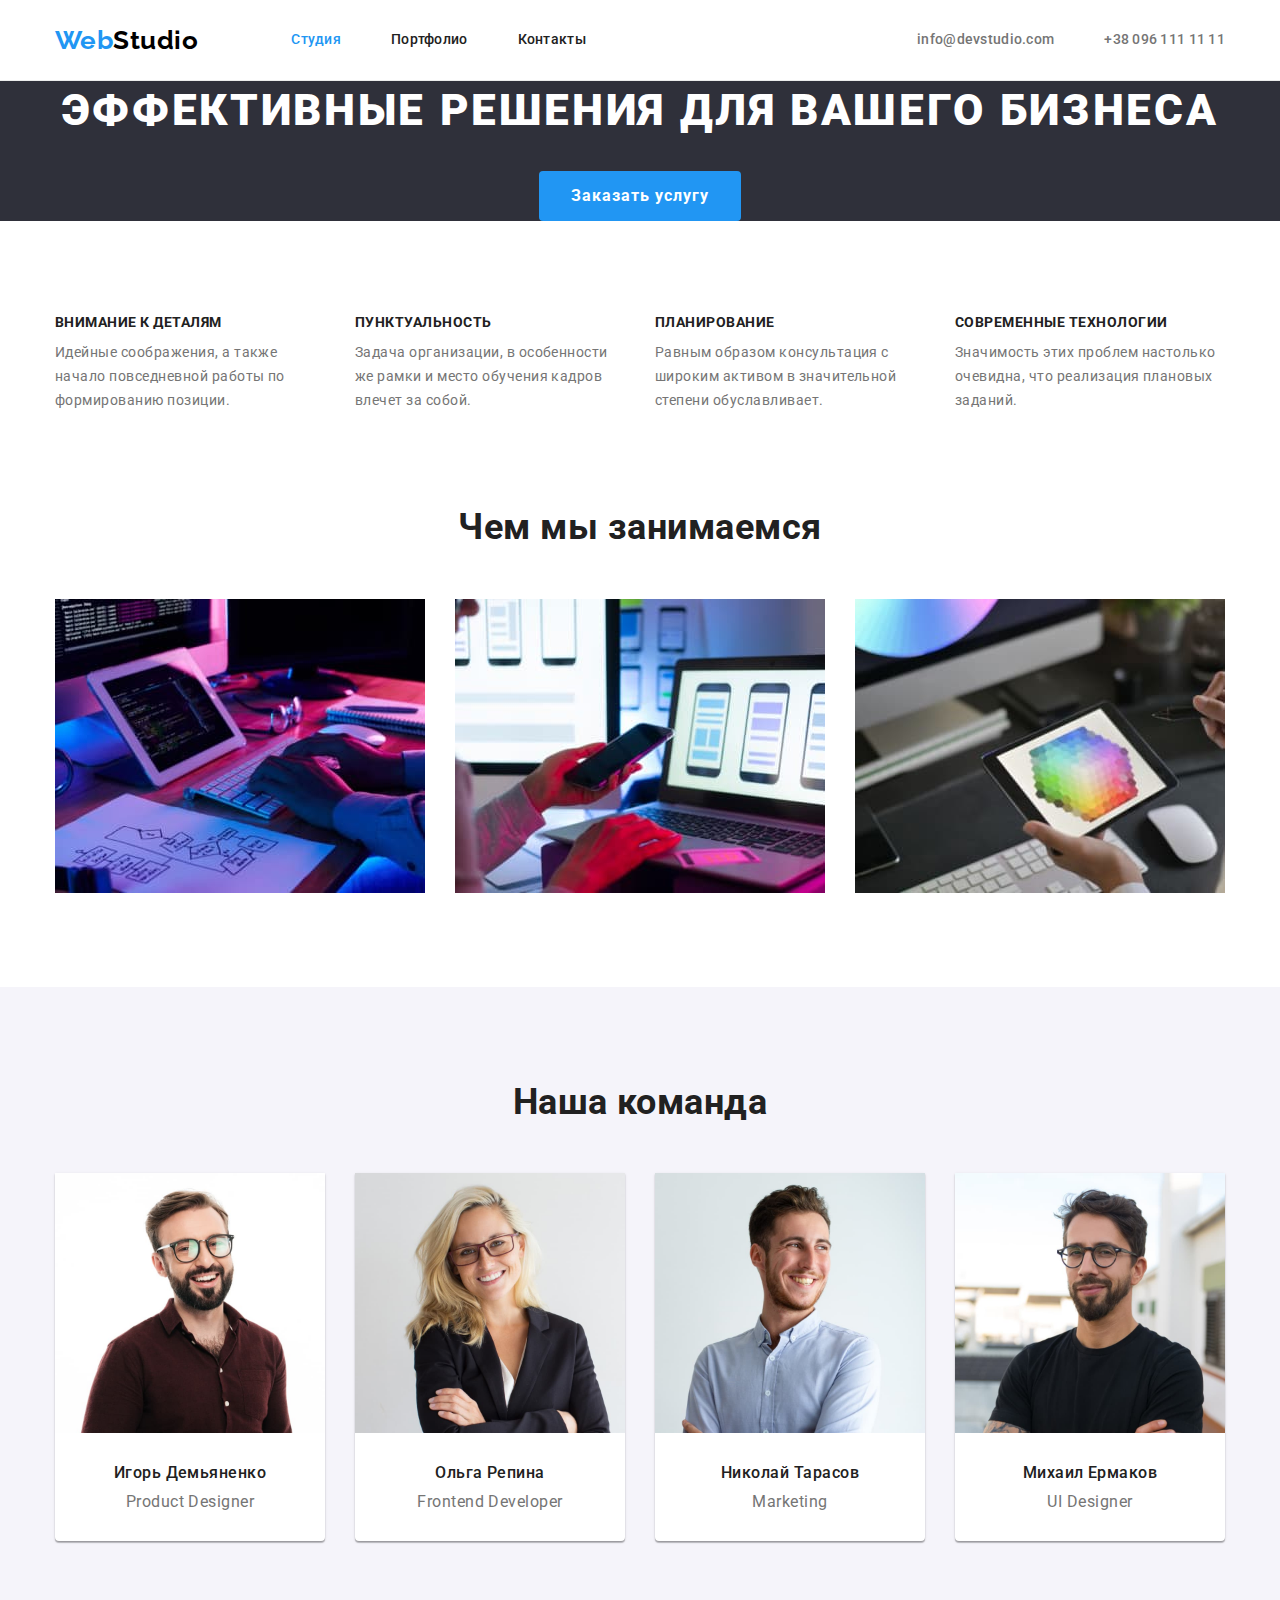
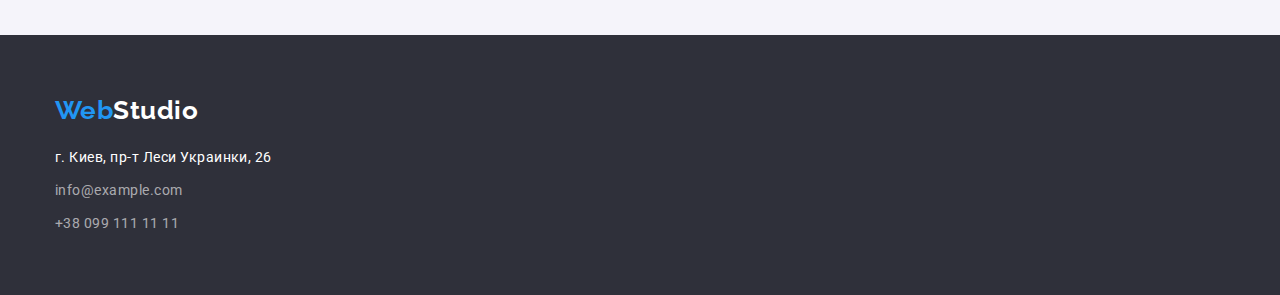
==== index.html @ cf0c8a2b "added homework" ====
<!DOCTYPE html>
<html lang="ru">
  <head>
    <meta charset="UTF-8" />
    <meta http-equiv="X-UA-Compatible" content="IE=edge" />
    <meta name="viewport" content="width=device-width, initial-scale=1.0" />
    <title>Студия</title>
    <link
      href="https://fonts.googleapis.com/css2?family=Raleway:wght@700&family=Roboto:wght@400;500;700;900&display=swap"
      rel="stylesheet"
    />
    <link
      rel="stylesheet"
      href="https://cdnjs.cloudflare.com/ajax/libs/modern-normalize/1.0.0/modern-normalize.min.css"
    />
    <link rel="stylesheet" href="./css/styles.css" />
  </head>
  <body>
    <!-- Header -->

    <header class="header">
      <div class="container main-header">
        <nav class="main-nav">
          <a class="header-logo link" href=""
            ><span class="logo">Web</span>Studio
          </a>

          <ul class="list nav-list">
            <li class="item">
              <a class="nav-link link current" href="">Студия</a>
            </li>
            <li class="item">
              <a class="nav-link link" href="./portfolio.html">Портфолио</a>
            </li>
            <li class="item"><a class="nav-link link" href="">Контакты</a></li>
          </ul>
        </nav>

        <ul class="list contact-list">
          <li class="item">
            <a class="contact-link link" href="mailto:info@devstudio.com"
              >info@devstudio.com</a
            >
          </li>
          <li class="item">
            <a class="contact-link link" href="tel:+380961111111"
              >+38 096 111 11 11</a
            >
          </li>
        </ul>
      </div>
    </header>
    <main>
      <!-- hero section -->

      <section class="hero">
        <h1 class="hero-title">Эффективные решения для вашего бизнеса</h1>
        <button class="hero-button button" type="button">
          Заказать услугу
        </button>
      </section>

      <!-- feature section -->

      <section class="section">
        <div class="container">
          <h2 class="section-title no-display">Особенности</h2>
          <ul class="feature-list list">
            <li class="item">
              <h3 class="feature-title">Внимание к деталям</h3>
              <p class="feature-text">
                Идейные соображения, а также начало повседневной работы по
                формированию позиции.
              </p>
            </li>
            <li class="item">
              <h3 class="feature-title">Пунктуальность</h3>
              <p class="feature-text">
                Задача организации, в особенности же рамки и место обучения
                кадров влечет за собой.
              </p>
            </li>
            <li class="item">
              <h3 class="feature-title">Планирование</h3>
              <p class="feature-text">
                Равным образом консультация с широким активом в значительной
                степени обуславливает.
              </p>
            </li>
            <li class="item">
              <h3 class="feature-title">Современные технологии</h3>
              <p class="feature-text">
                Значимость этих проблем настолько очевидна, что реализация
                плановых заданий.
              </p>
            </li>
          </ul>
        </div>
      </section>

      <!-- work section -->

      <section class="section no-padding">
        <div class="container">
          <h2 class="section-title">Чем мы занимаемся</h2>
          <ul class="work-list list">
            <li class="item">
              <img
                class="work-img"
                src="./images/computer.jpg"
                width="370"
                alt="персональный комьютер"
              />
            </li>
            <li class="item">
              <img
                class="work-img"
                src="./images/cellphone.jpg"
                width="370"
                alt="мобильный телефон"
              />
            </li>
            <li class="item">
              <img
                class="work-img"
                src="./images/tablet.jpg"
                width="370"
                alt="планшет"
              />
            </li>
          </ul>
        </div>
      </section>

      <!-- team section -->

      <section class="section section-bg-color">
        <div class="container">
          <h2 class="section-title">Наша команда</h2>
          <ul class="team-list list">
            <li class="item">
              <img
                class="team-img"
                src="./images/igor.jpg"
                width="270"
                alt="Игорь Демьяненко"
              />
              <div class="card-footer">
                <h3 class="team-title">Игорь Демьяненко</h3>
                <p class="team-text">Product Designer</p>
              </div>
            </li>
            <li class="item">
              <img
                class="team-img"
                src="./images/olga.jpg"
                width="270"
                alt="Ольга Репина"
              />
              <div class="card-footer">
                <h3 class="team-title">Ольга Репина</h3>
                <p class="team-text">Frontend Developer</p>
              </div>
            </li>
            <li class="item">
              <img
                class="team-img"
                src="./images/nicholas.jpg"
                width="270"
                alt="Николай Тарасов"
              />
              <div class="card-footer">
                <h3 class="team-title">Николай Тарасов</h3>
                <p class="team-text">Marketing</p>
              </div>
            </li>
            <li class="item">
              <img
                class="team-img"
                src="./images/michael.jpg"
                width="270"
                alt="Михаил Ермаков"
              />
              <div class="card-footer">
                <h3 class="team-title">Михаил Ермаков</h3>
                <p class="team-text">UI Designer</p>
              </div>
            </li>
          </ul>
        </div>
      </section>
    </main>

    <!-- footer -->

    <footer class="footer">
      <div class="container">
        <a class="footer-logo link" href=""
          ><span class="logo">Web</span>Studio</a
        >

        <address>
          <ul class="list address-list">
            <li class="item">
              <span class="address-text">г. Киев, пр-т Леси Украинки, 26</span>
            </li>
            <li class="item">
              <a class="address-link link" href="mailto:info@example.com"
                >info@example.com</a
              >
            </li>
            <li class="item">
              <a class="address-link link" href="tel:+380991111111"
                >+38 099 111 11 11</a
              >
            </li>
          </ul>
        </address>
      </div>
    </footer>
  </body>
</html>
---- css/styles.css ----
:root {
  --primary-text-color: #757575;
  --title-text-color: #212121;
  --accent-color: #2196f3;
  --background-color-primal: #ffffff;
  --background-color-secondary: #2f303a;
}

body {
  color: var(--primary-text-color);
  background-color: var(--background-color-primal);

  font-family: roboto, sans-serif;
  letter-spacing: 0.03em;
}

h1,
h2,
h3,
h4,
h5,
h6,
p {
  padding: 0;
  margin: 0;
}

.list {
  list-style: none;
  padding: 0;
  margin: 0;
}

.link {
  text-decoration: none;
  color: inherit;
}

.button {
  cursor: pointer;

  font-family: inherit;
}

.container {
  width: 1200px;
  padding-left: 15px;
  padding-right: 15px;
  margin-right: auto;
  margin-left: auto;
}

/* header */

.header {
  border-bottom-width: 1px;
  border-bottom-style: solid;
  border-bottom-color: #ececec;
}

.main-header {
  display: flex;
}

.main-nav {
  display: flex;
  align-items: center;
}

.nav-list {
  display: flex;
}

.nav-list .item:not(:last-child) {
  margin-right: 50px;
}

.contact-list {
  display: flex;
  margin-left: auto;
}

.contact-list .item:not(:last-child) {
  margin-right: 50px;
}

.logo {
  color: var(--accent-color);
}

.header-logo {
  display: inline-block;
  margin-right: 93px;

  color: #000000;

  font-family: Raleway, sans-serif;
  font-weight: 700;
  font-size: 26px;
  line-height: 1.19;
}

.header-logo:focus,
.header-logo:hover {
  color: var(--accent-color);
}

.nav-link {
  color: var(--title-text-color);
}

.nav-link,
.contact-link {
  display: block;
  padding-top: 32px;
  padding-bottom: 32px;

  font-weight: 500;
  font-size: 14px;
  line-height: 1.14;
  letter-spacing: 0.02em;
}

.nav-link:hover,
.nav-link:focus,
.contact-link:hover,
.contact-link:focus {
  color: var(--accent-color);
}

.nav-link.current {
  color: var(--accent-color);
}

/* footer */

.footer-logo {
  display: inline-block;
  margin-bottom: 20px;

  color: var(--background-color-primal);

  font-family: Raleway, sans-serif;
  font-weight: 700;
  font-size: 26px;
  line-height: 1.19;
}

.address-text {
  color: var(--background-color-primal);
}

.address-link {
  padding-top: 4px;
  padding-bottom: 4px;

  color: rgba(255, 255, 255, 0.6);
}

.footer-logo:focus,
.footer-logo:hover,
.address-link:focus,
.address-link:hover {
  color: var(--accent-color);
}

.footer {
  padding-top: 60px;
  padding-bottom: 60px;
  background: var(--background-color-secondary);
}

.address-list .item:not(:last-child) {
  margin-bottom: 9px;
}

.address-text,
.address-link {
  font-style: normal;
  font-size: 14px;
  line-height: 1.71;
}

/* index.html */

/* hero section */

.hero {
  text-align: center;
}

.hero-button {
  display: inline-block;
  color: var(--background-color-primal);
  background-color: var(--accent-color);

  font-weight: 700;
  font-size: 16px;
  line-height: 1.87;
  letter-spacing: 0.06em;

  border: none;
  min-width: 200px;
  padding: 10px 32px;
  border-radius: 4px;
}

.hero-button:focus,
.hero-button:hover {
  background-color: #188ce8;
}

.hero-title {
  color: var(--background-color-primal);

  font-weight: 900;
  font-size: 44px;
  line-height: 1.36;
  letter-spacing: 0.06em;
  text-transform: uppercase;

  margin-top: 0;
  margin-bottom: 30px;
}

.hero {
  background: var(--background-color-secondary);
}

.section-title {
  color: var(--title-text-color);

  font-size: 36px;
  line-height: 1.17;
  text-align: center;

  margin-bottom: 50px;
}

/* feature section */

.section {
  padding-top: 94px;
  padding-bottom: 94px;
}

.section-title.no-display {
  display: none;
}

.feature-list {
  display: flex;
}

.feature-list .item {
  width: 270px;
}

.feature-list .item:not(:last-child) {
  margin-right: 30px;
}

.feature-title {
  color: var(--title-text-color);

  font-size: 14px;
  line-height: 1.14;
  text-transform: uppercase;

  margin-bottom: 10px;
}

.feature-text {
  font-size: 14px;
  line-height: 1.71;
}

/* work section */

.section.no-padding {
  padding-top: 0;
}

.work-list {
  display: flex;
}

.work-list .item:not(:last-child) {
  margin-right: 30px;
}

.work-img {
  display: block;
}

/* team section */

.team-list {
  display: flex;
}

.team-list .item:not(:last-child) {
  margin-right: 30px;
}

.team-list .card-footer {
  padding: 30px;
  text-align: center;
}

.team-list .item {
  background: #ffffff;

  box-shadow: 0px 1px 3px rgba(0, 0, 0, 0.12), 0px 1px 1px rgba(0, 0, 0, 0.14),
    0px 2px 1px rgba(0, 0, 0, 0.2);
  border-radius: 0px 0px 4px 4px;
}

.team-img {
  display: block;
}

.section-bg-color {
  background: #f5f4fa;
}
.team-title {
  margin-bottom: 10px;

  color: var(--title-text-color);

  font-weight: 500;
  font-size: 16px;
  line-height: 1.19;
}

.team-text {
  font-size: 16px;
  line-height: 1.19;
}

/* portfolio.html */

.pf-section-title {
  display: none;
}

.button-list {
  display: flex;
  justify-content: center;
  margin-bottom: 49px;
}

.button-list .item:not(:last-child) {
  margin-right: 8px;
}

.portfolio-button {
  display: inline-block;
  color: var(--title-text-color);
  background-color: #f5f4fa;

  font-weight: 500;
  font-size: 16px;
  line-height: 1.62;

  padding: 6px 22px;
  border: none;
  border-radius: 4px;
}

.portfolio-list {
  display: flex;
  flex-wrap: wrap;
  margin: -15px;
}

.portfolio-list .item {
  width: calc((100% - 60) / 3);
  margin: 15px;
}

.portfolio-img {
  display: block;
}

.portfolio-list .card-footer {
  padding: 20px 24px;
  width: 370px;

  border: 1px solid #eeeeee;
  border-top: none;
}

.portfolio-title {
  margin-bottom: 4px;

  color: var(--title-text-color);

  font-size: 18px;
  line-height: 2;
  letter-spacing: 0.06em;
}

.portfolio-text {
  font-size: 16px;
  line-height: 1.87;
}

.portfolio-button:hover,
.portfolio-button:focus {
  color: var(--background-color-primal);
  background-color: var(--accent-color);
}
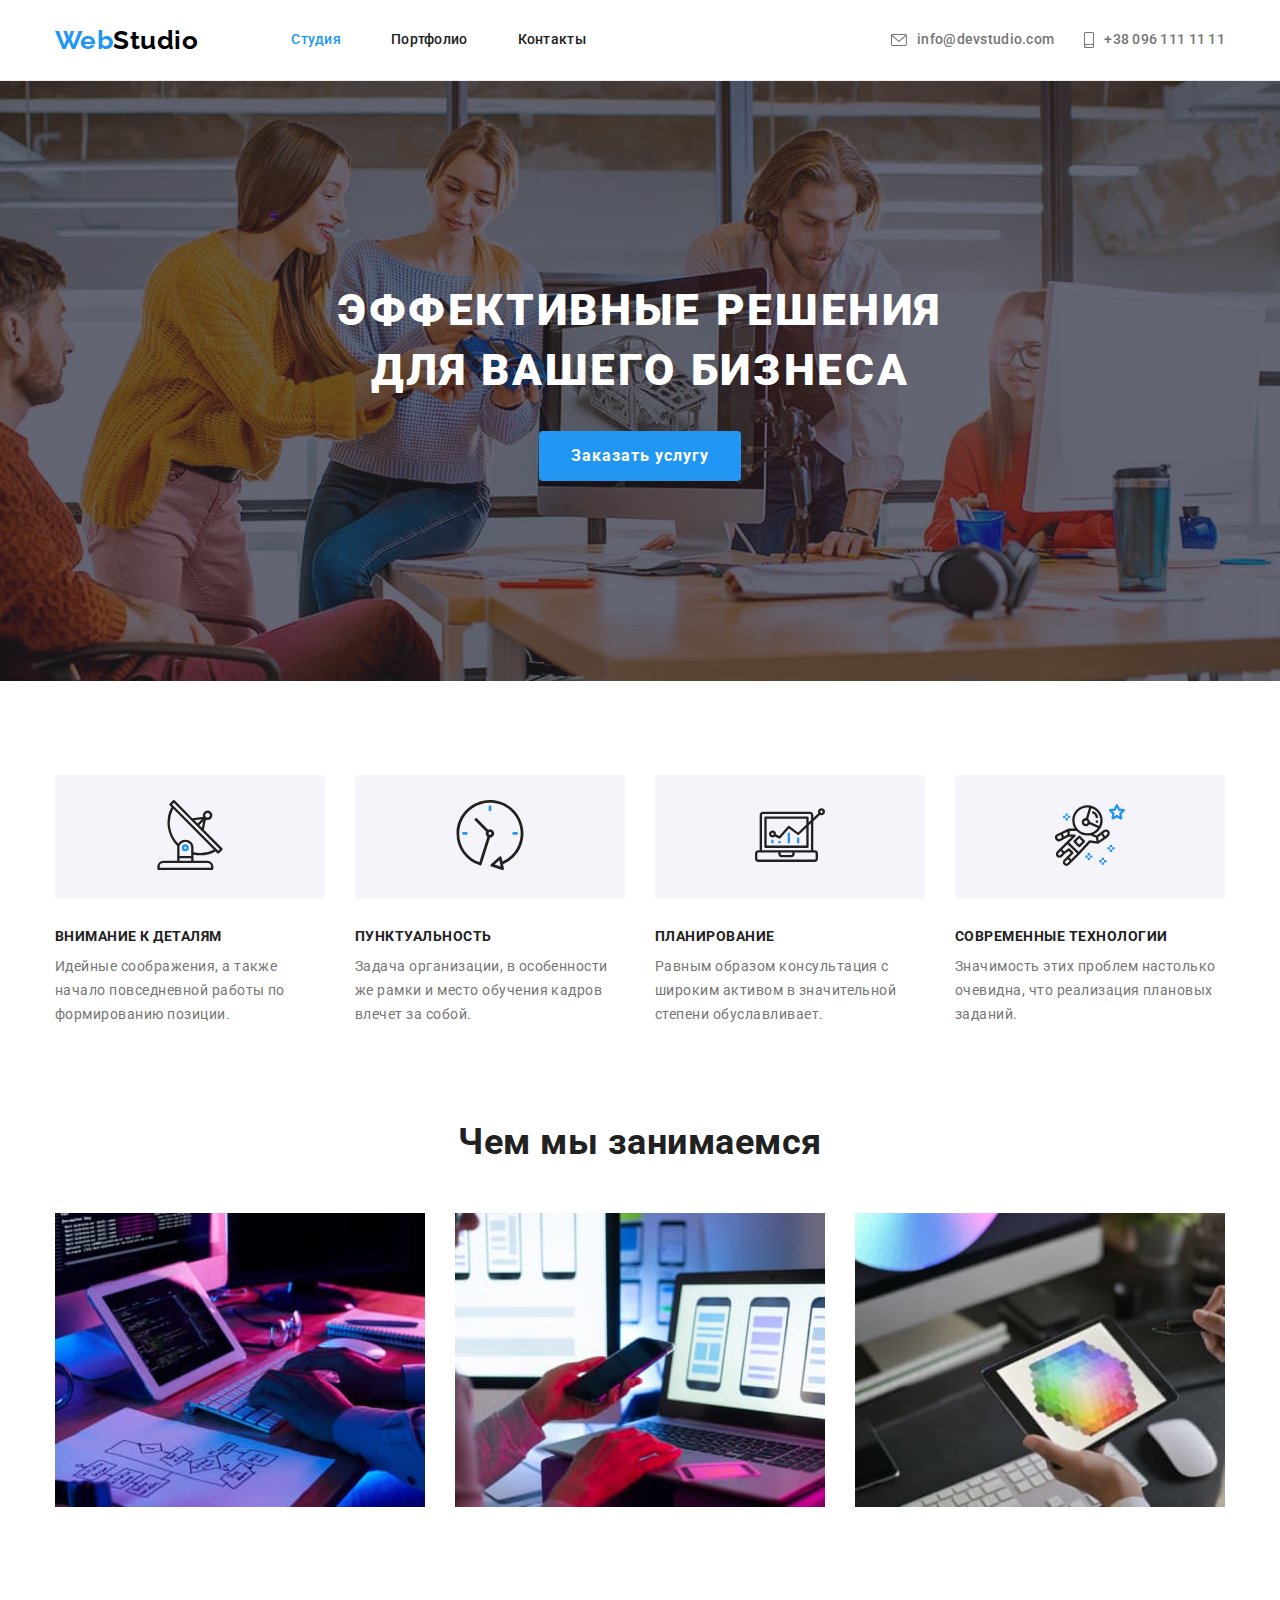
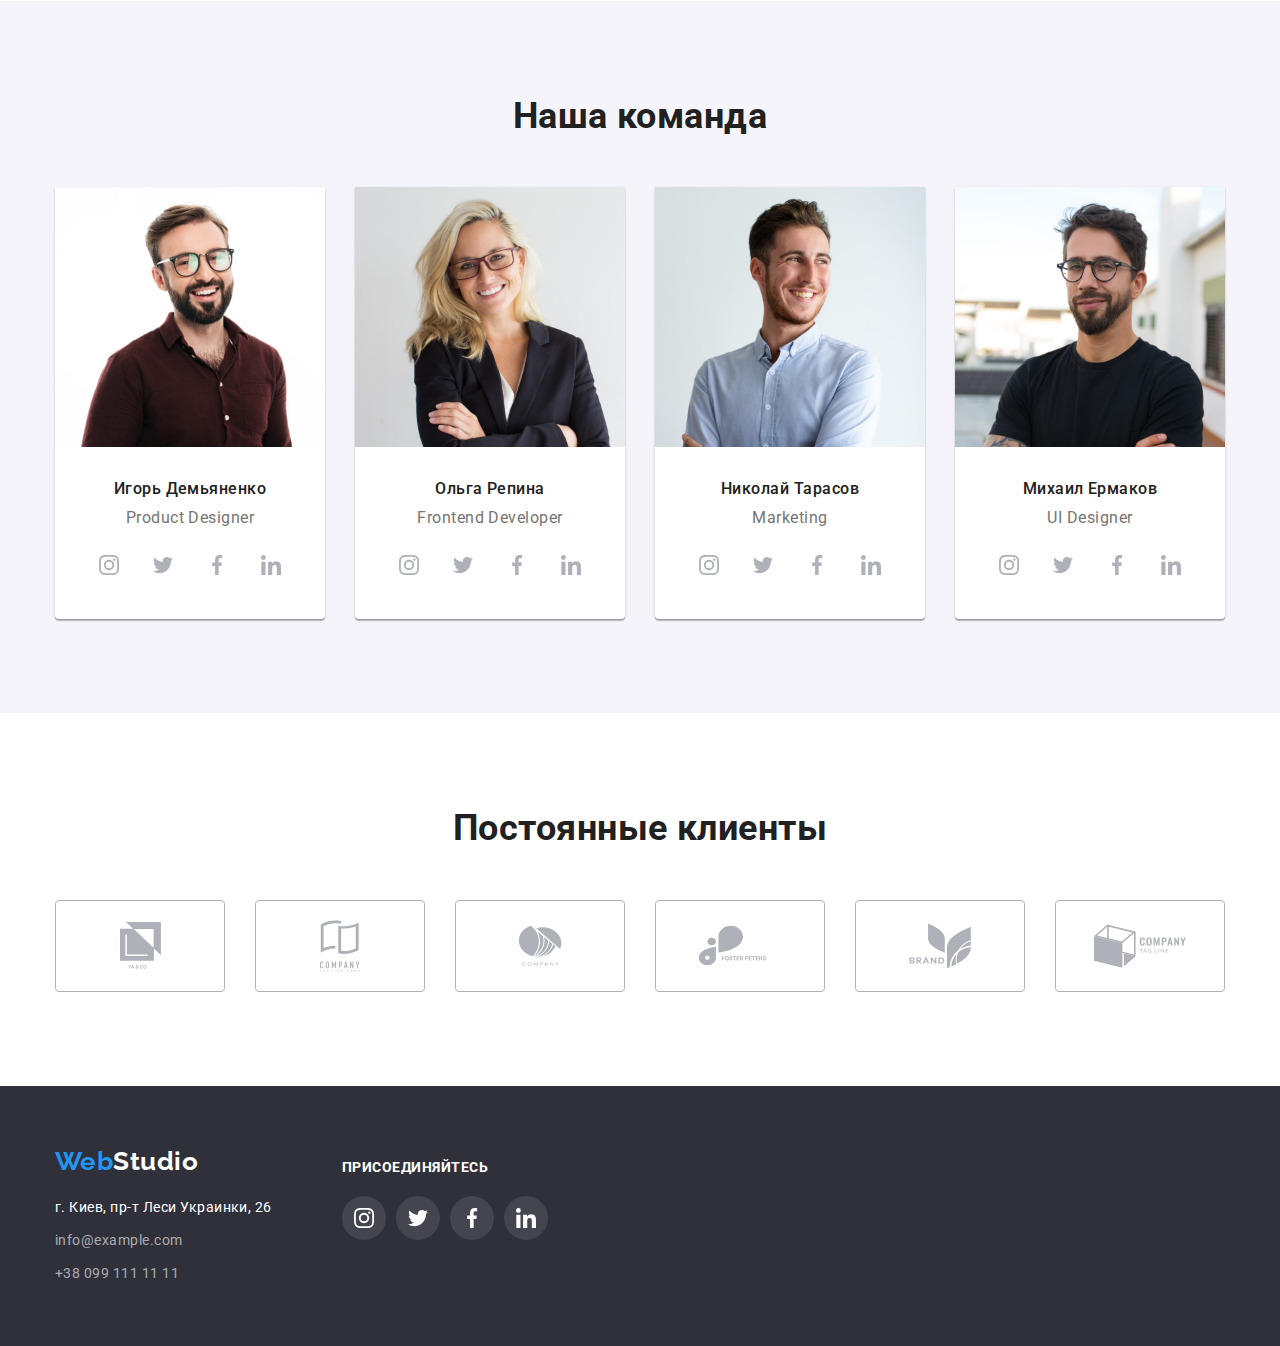
==== commit 2cc29616: "added icon" ====
--- a/index.html
+++ b/index.html
@@ -39,12 +39,18 @@
         <ul class="list contact-list">
           <li class="item">
             <a class="contact-link link" href="mailto:info@devstudio.com"
-              >info@devstudio.com</a
+              ><svg class="header-icon" width="16" height="12">
+                <use href="./images/symbol-defs.svg#icon-envelope"></use>
+              </svg>
+              info@devstudio.com</a
             >
           </li>
           <li class="item">
             <a class="contact-link link" href="tel:+380961111111"
-              >+38 096 111 11 11</a
+              ><svg class="header-icon" width="10" height="16">
+                <use href="./images/symbol-defs.svg#icon-smartphone"></use>
+              </svg>
+              +38 096 111 11 11</a
             >
           </li>
         </ul>
@@ -67,6 +73,11 @@
           <h2 class="section-title no-display">Особенности</h2>
           <ul class="feature-list list">
             <li class="item">
+              <div class="feature-thumb">
+                <svg class="feature-icon" width="70" height="70">
+                  <use href="./images/symbol-defs.svg#icon-antenna"></use>
+                </svg>
+              </div>
               <h3 class="feature-title">Внимание к деталям</h3>
               <p class="feature-text">
                 Идейные соображения, а также начало повседневной работы по
@@ -74,6 +85,11 @@
               </p>
             </li>
             <li class="item">
+              <div class="feature-thumb">
+                <svg class="feature-icon" width="70" height="70">
+                  <use href="./images/symbol-defs.svg#icon-clock"></use>
+                </svg>
+              </div>
               <h3 class="feature-title">Пунктуальность</h3>
               <p class="feature-text">
                 Задача организации, в особенности же рамки и место обучения
@@ -81,6 +97,11 @@
               </p>
             </li>
             <li class="item">
+              <div class="feature-thumb">
+                <svg class="feature-icon" width="70" height="70">
+                  <use href="./images/symbol-defs.svg#icon-diagram"></use>
+                </svg>
+              </div>
               <h3 class="feature-title">Планирование</h3>
               <p class="feature-text">
                 Равным образом консультация с широким активом в значительной
@@ -88,6 +109,11 @@
               </p>
             </li>
             <li class="item">
+              <div class="feature-thumb">
+                <svg class="feature-icon" width="70" height="70">
+                  <use href="./images/symbol-defs.svg#icon-astronaut"></use>
+                </svg>
+              </div>
               <h3 class="feature-title">Современные технологии</h3>
               <p class="feature-text">
                 Значимость этих проблем настолько очевидна, что реализация
@@ -148,6 +174,42 @@
               <div class="card-footer">
                 <h3 class="team-title">Игорь Демьяненко</h3>
                 <p class="team-text">Product Designer</p>
+                <ul class="social-list list">
+                  <li class="list-item">
+                    <a class="social-link link" href="">
+                      <svg class="social-icon" width="20" height="20">
+                        <use
+                          href="./images/symbol-defs.svg#icon-instagram"
+                        ></use>
+                      </svg>
+                    </a>
+                  </li>
+                  <li class="list-item">
+                    <a class="social-link link" href="">
+                      <svg class="social-icon" width="20" height="20">
+                        <use href="./images/symbol-defs.svg#icon-twitter"></use>
+                      </svg>
+                    </a>
+                  </li>
+                  <li class="list-item">
+                    <a class="social-link link" href="">
+                      <svg class="social-icon" width="20" height="20">
+                        <use
+                          href="./images/symbol-defs.svg#icon-facebook"
+                        ></use>
+                      </svg>
+                    </a>
+                  </li>
+                  <li class="list-item">
+                    <a class="social-link link" href="">
+                      <svg class="social-icon" width="20" height="20">
+                        <use
+                          href="./images/symbol-defs.svg#icon-linkedin"
+                        ></use>
+                      </svg>
+                    </a>
+                  </li>
+                </ul>
               </div>
             </li>
             <li class="item">
@@ -160,6 +222,42 @@
               <div class="card-footer">
                 <h3 class="team-title">Ольга Репина</h3>
                 <p class="team-text">Frontend Developer</p>
+                <ul class="social-list list">
+                  <li class="list-item">
+                    <a class="social-link link" href="">
+                      <svg class="social-icon" width="20" height="20">
+                        <use
+                          href="./images/symbol-defs.svg#icon-instagram"
+                        ></use>
+                      </svg>
+                    </a>
+                  </li>
+                  <li class="list-item">
+                    <a class="social-link link" href="">
+                      <svg class="social-icon" width="20" height="20">
+                        <use href="./images/symbol-defs.svg#icon-twitter"></use>
+                      </svg>
+                    </a>
+                  </li>
+                  <li class="list-item">
+                    <a class="social-link link" href="">
+                      <svg class="social-icon" width="20" height="20">
+                        <use
+                          href="./images/symbol-defs.svg#icon-facebook"
+                        ></use>
+                      </svg>
+                    </a>
+                  </li>
+                  <li class="list-item">
+                    <a class="social-link link" href="">
+                      <svg class="social-icon" width="20" height="20">
+                        <use
+                          href="./images/symbol-defs.svg#icon-linkedin"
+                        ></use>
+                      </svg>
+                    </a>
+                  </li>
+                </ul>
               </div>
             </li>
             <li class="item">
@@ -172,6 +270,42 @@
               <div class="card-footer">
                 <h3 class="team-title">Николай Тарасов</h3>
                 <p class="team-text">Marketing</p>
+                <ul class="social-list list">
+                  <li class="list-item">
+                    <a class="social-link link" href="">
+                      <svg class="social-icon" width="20" height="20">
+                        <use
+                          href="./images/symbol-defs.svg#icon-instagram"
+                        ></use>
+                      </svg>
+                    </a>
+                  </li>
+                  <li class="list-item">
+                    <a class="social-link link" href="">
+                      <svg class="social-icon" width="20" height="20">
+                        <use href="./images/symbol-defs.svg#icon-twitter"></use>
+                      </svg>
+                    </a>
+                  </li>
+                  <li class="list-item">
+                    <a class="social-link link" href="">
+                      <svg class="social-icon" width="20" height="20">
+                        <use
+                          href="./images/symbol-defs.svg#icon-facebook"
+                        ></use>
+                      </svg>
+                    </a>
+                  </li>
+                  <li class="list-item">
+                    <a class="social-link link" href="">
+                      <svg class="social-icon" width="20" height="20">
+                        <use
+                          href="./images/symbol-defs.svg#icon-linkedin"
+                        ></use>
+                      </svg>
+                    </a>
+                  </li>
+                </ul>
               </div>
             </li>
             <li class="item">
@@ -184,7 +318,95 @@
               <div class="card-footer">
                 <h3 class="team-title">Михаил Ермаков</h3>
                 <p class="team-text">UI Designer</p>
-              </div>
+                <ul class="social-list list">
+                  <li class="list-item">
+                    <a class="social-link link" href="">
+                      <svg class="social-icon" width="20" height="20">
+                        <use
+                          href="./images/symbol-defs.svg#icon-instagram"
+                        ></use>
+                      </svg>
+                    </a>
+                  </li>
+                  <li class="list-item">
+                    <a class="social-link link" href="">
+                      <svg class="social-icon" width="20" height="20">
+                        <use href="./images/symbol-defs.svg#icon-twitter"></use>
+                      </svg>
+                    </a>
+                  </li>
+                  <li class="list-item">
+                    <a class="social-link link" href="">
+                      <svg class="social-icon" width="20" height="20">
+                        <use
+                          href="./images/symbol-defs.svg#icon-facebook"
+                        ></use>
+                      </svg>
+                    </a>
+                  </li>
+                  <li class="list-item">
+                    <a class="social-link link" href="">
+                      <svg class="social-icon" width="20" height="20">
+                        <use
+                          href="./images/symbol-defs.svg#icon-linkedin"
+                        ></use>
+                      </svg>
+                    </a>
+                  </li>
+                </ul>
+              </div>
+            </li>
+          </ul>
+        </div>
+      </section>
+
+      <!-- clients section -->
+
+      <section class="section">
+        <div class="container">
+          <h2 class="section-title">Постоянные клиенты</h2>
+          <ul class="clients-list list">
+            <li class="list-item">
+              <a class="clients-link link" href="">
+                <svg class="clients-icon" width="41" height="47">
+                  <use href="./images/symbol-defs.svg#icon-client1"></use>
+                </svg>
+              </a>
+            </li>
+            <li class="list-item">
+              <a class="clients-link link" href=""
+                ><svg class="clients-icon" width="40" height="52">
+                  <use href="./images/symbol-defs.svg#icon-client2"></use>
+                </svg>
+              </a>
+            </li>
+            <li class="list-item">
+              <a class="clients-link link" href=""
+                ><svg class="clients-icon" width="44" height="41">
+                  <use href="./images/symbol-defs.svg#icon-client3"></use>
+                </svg>
+              </a>
+            </li>
+            <li class="list-item">
+              <a class="clients-link link" href=""
+                ><svg class="clients-icon" width="85" height="41">
+                  <use href="./images/symbol-defs.svg#icon-client4"></use>
+                </svg>
+              </a>
+            </li>
+            <li class="list-item">
+              <a class="clients-link link" href=""
+                ><svg class="clients-icon" width="63" height="46">
+                  <use href="./images/symbol-defs.svg#icon-client5"></use>
+                </svg>
+              </a>
+            </li>
+            <li class="list-item">
+              <a class="clients-link link" href=""
+                ><svg class="clients-icon" width="94" height="44">
+                  <use href="./images/symbol-defs.svg#icon-client6"></use>
+                </svg>
+              </a>
             </li>
           </ul>
         </div>
@@ -194,28 +416,65 @@
     <!-- footer -->
 
     <footer class="footer">
-      <div class="container">
-        <a class="footer-logo link" href=""
-          ><span class="logo">Web</span>Studio</a
-        >
-
-        <address>
-          <ul class="list address-list">
-            <li class="item">
-              <span class="address-text">г. Киев, пр-т Леси Украинки, 26</span>
-            </li>
-            <li class="item">
-              <a class="address-link link" href="mailto:info@example.com"
-                >info@example.com</a
-              >
-            </li>
-            <li class="item">
-              <a class="address-link link" href="tel:+380991111111"
-                >+38 099 111 11 11</a
-              >
-            </li>
-          </ul>
-        </address>
+      <div class="container footer-container">
+        <div class="address-box">
+          <a class="footer-logo link" href=""
+            ><span class="logo">Web</span>Studio</a
+          >
+
+          <address>
+            <ul class="list address-list">
+              <li class="item">
+                <span class="address-text"
+                  >г. Киев, пр-т Леси Украинки, 26</span
+                >
+              </li>
+              <li class="item">
+                <a class="address-link link" href="mailto:info@example.com"
+                  >info@example.com</a
+                >
+              </li>
+              <li class="item">
+                <a class="address-link link" href="tel:+380991111111"
+                  >+38 099 111 11 11</a
+                >
+              </li>
+            </ul>
+          </address>
+        </div>
+        <div class="social-box">
+          <b class="social-text">присоединяйтесь</b>
+          <ul class="footer-social-list list">
+            <li class="list-item">
+              <a class="social-link link" href="">
+                <svg class="footer-icon" width="20" height="20">
+                  <use href="./images/symbol-defs.svg#icon-instagram"></use>
+                </svg>
+              </a>
+            </li>
+            <li class="list-item">
+              <a class="social-link link" href="">
+                <svg class="footer-icon" width="20" height="20">
+                  <use href="./images/symbol-defs.svg#icon-twitter"></use>
+                </svg>
+              </a>
+            </li>
+            <li class="list-item">
+              <a class="social-link link" href="">
+                <svg class="footer-icon" width="20" height="20">
+                  <use href="./images/symbol-defs.svg#icon-facebook"></use>
+                </svg>
+              </a>
+            </li>
+            <li class="list-item">
+              <a class="social-link link" href="">
+                <svg class="footer-icon" width="20" height="20">
+                  <use href="./images/symbol-defs.svg#icon-linkedin"></use>
+                </svg>
+              </a>
+            </li>
+          </ul>
+        </div>
       </div>
     </footer>
   </body>
--- a/css/styles.css
+++ b/css/styles.css
@@ -4,6 +4,7 @@
   --accent-color: #2196f3;
   --background-color-primal: #ffffff;
   --background-color-secondary: #2f303a;
+  --primary-icon-color: #afb1b8;
 }
 
 body {
@@ -81,7 +82,12 @@
 }
 
 .contact-list .item:not(:last-child) {
-  margin-right: 50px;
+  margin-right: 30px;
+}
+
+.contact-list .contact-link {
+  display: inline-flex;
+  align-items: center;
 }
 
 .logo {
@@ -132,6 +138,11 @@
   color: var(--accent-color);
 }
 
+.header-icon {
+  margin-right: 10px;
+  fill: currentColor;
+}
+
 /* footer */
 
 .footer-logo {
@@ -167,7 +178,7 @@
 .footer {
   padding-top: 60px;
   padding-bottom: 60px;
-  background: var(--background-color-secondary);
+  background-color: var(--background-color-secondary);
 }
 
 .address-list .item:not(:last-child) {
@@ -181,11 +192,78 @@
   line-height: 1.71;
 }
 
+.address-box {
+  margin-right: 70px;
+}
+
+.social-box {
+  padding-top: 12px;
+}
+
+.footer-container {
+  display: flex;
+}
+
+.social-text {
+  display: inline-block;
+  margin-bottom: 20px;
+
+  color: var(--background-color-primal);
+
+  font-size: 14px;
+  line-height: 1.14;
+  text-transform: uppercase;
+}
+
+.footer-social-list {
+  display: flex;
+}
+
+.footer-social-list .list-item:not(:last-child) {
+  margin-right: 10px;
+}
+
+.footer-social-list .social-link {
+  display: inline-flex;
+  width: 44px;
+  height: 44px;
+  color: var(--background-color-primal);
+  background-color: rgba(255, 255, 255, 0.1);
+  border-radius: 50%;
+  justify-content: center;
+  align-items: center;
+}
+
+.footer-icon {
+  fill: currentColor;
+}
+
+.footer-social-list .social-link:hover,
+.footer-social-list .social-link:focus {
+  background-color: var(--accent-color);
+}
+
 /* index.html */
 
 /* hero section */
 
 .hero {
+  max-width: 1600px;
+  height: 600px;
+  margin-right: auto;
+  margin-left: auto;
+  padding-top: 200px;
+  padding-bottom: 200px;
+  background-image: linear-gradient(
+      to right,
+      rgba(47, 48, 58, 0.4),
+      rgba(47, 48, 58, 0.4)
+    ),
+    url(../images/bg.jpg);
+  background-position: center;
+
+  background-color: #c4c4c4;
+
   text-align: center;
 }
 
@@ -211,6 +289,11 @@
 }
 
 .hero-title {
+  width: 700px;
+  margin-bottom: 30px;
+  margin-right: auto;
+  margin-left: auto;
+
   color: var(--background-color-primal);
 
   font-weight: 900;
@@ -218,13 +301,6 @@
   line-height: 1.36;
   letter-spacing: 0.06em;
   text-transform: uppercase;
-
-  margin-top: 0;
-  margin-bottom: 30px;
-}
-
-.hero {
-  background: var(--background-color-secondary);
 }
 
 .section-title {
@@ -275,6 +351,13 @@
   line-height: 1.71;
 }
 
+.feature-thumb {
+  margin-bottom: 30px;
+  padding: 25px 100px;
+  background: #f5f4fa;
+  border-radius: 4px;
+}
+
 /* work section */
 
 .section.no-padding {
@@ -304,7 +387,7 @@
 }
 
 .team-list .card-footer {
-  padding: 30px;
+  padding: 32px;
   text-align: center;
 }
 
@@ -334,8 +417,72 @@
 }
 
 .team-text {
+  margin-bottom: 16px;
+
   font-size: 16px;
   line-height: 1.19;
+}
+
+.social-list {
+  display: flex;
+}
+
+.social-list .list-item:not(:last-child) {
+  margin-right: 10px;
+}
+
+.social-list .social-link {
+  display: inline-flex;
+  width: 44px;
+  height: 44px;
+  border-radius: 50%;
+  justify-content: center;
+  align-items: center;
+
+  color: var(--primary-icon-color);
+}
+
+.social-list .social-link:hover,
+.social-list .social-link:focus {
+  color: var(--background-color-primal);
+  background-color: var(--accent-color);
+}
+
+.social-list .social-icon {
+  fill: currentColor;
+}
+
+/* clients section */
+
+.clients-list {
+  display: flex;
+}
+
+.clients-list .list-item:not(:last-child) {
+  margin-right: 30px;
+}
+
+.clients-list .clients-link {
+  display: inline-flex;
+  width: 170px;
+  height: 92px;
+  color: var(--primary-icon-color);
+  border: 1px solid var(--primary-icon-color);
+  border-radius: 4px;
+  justify-content: center;
+  align-items: center;
+
+  cursor: pointer;
+}
+
+.clients-icon {
+  fill: currentColor;
+}
+
+.clients-list .clients-link:hover,
+.clients-list .clients-link:focus {
+  color: var(--accent-color);
+  border-color: var(--accent-color);
 }
 
 /* portfolio.html */
@@ -391,6 +538,11 @@
   border-top: none;
 }
 
+.portfolio-list .item:hover {
+  box-shadow: 0px 1px 1px rgba(0, 0, 0, 0.12), 0px 4px 4px rgba(0, 0, 0, 0.06),
+    1px 4px 6px rgba(0, 0, 0, 0.16);
+}
+
 .portfolio-title {
   margin-bottom: 4px;
 
@@ -410,4 +562,6 @@
 .portfolio-button:focus {
   color: var(--background-color-primal);
   background-color: var(--accent-color);
-}
+  box-shadow: 0px 3px 1px rgba(0, 0, 0, 0.1), 0px 1px 2px rgba(0, 0, 0, 0.08),
+    0px 2px 2px rgba(0, 0, 0, 0.12);
+}
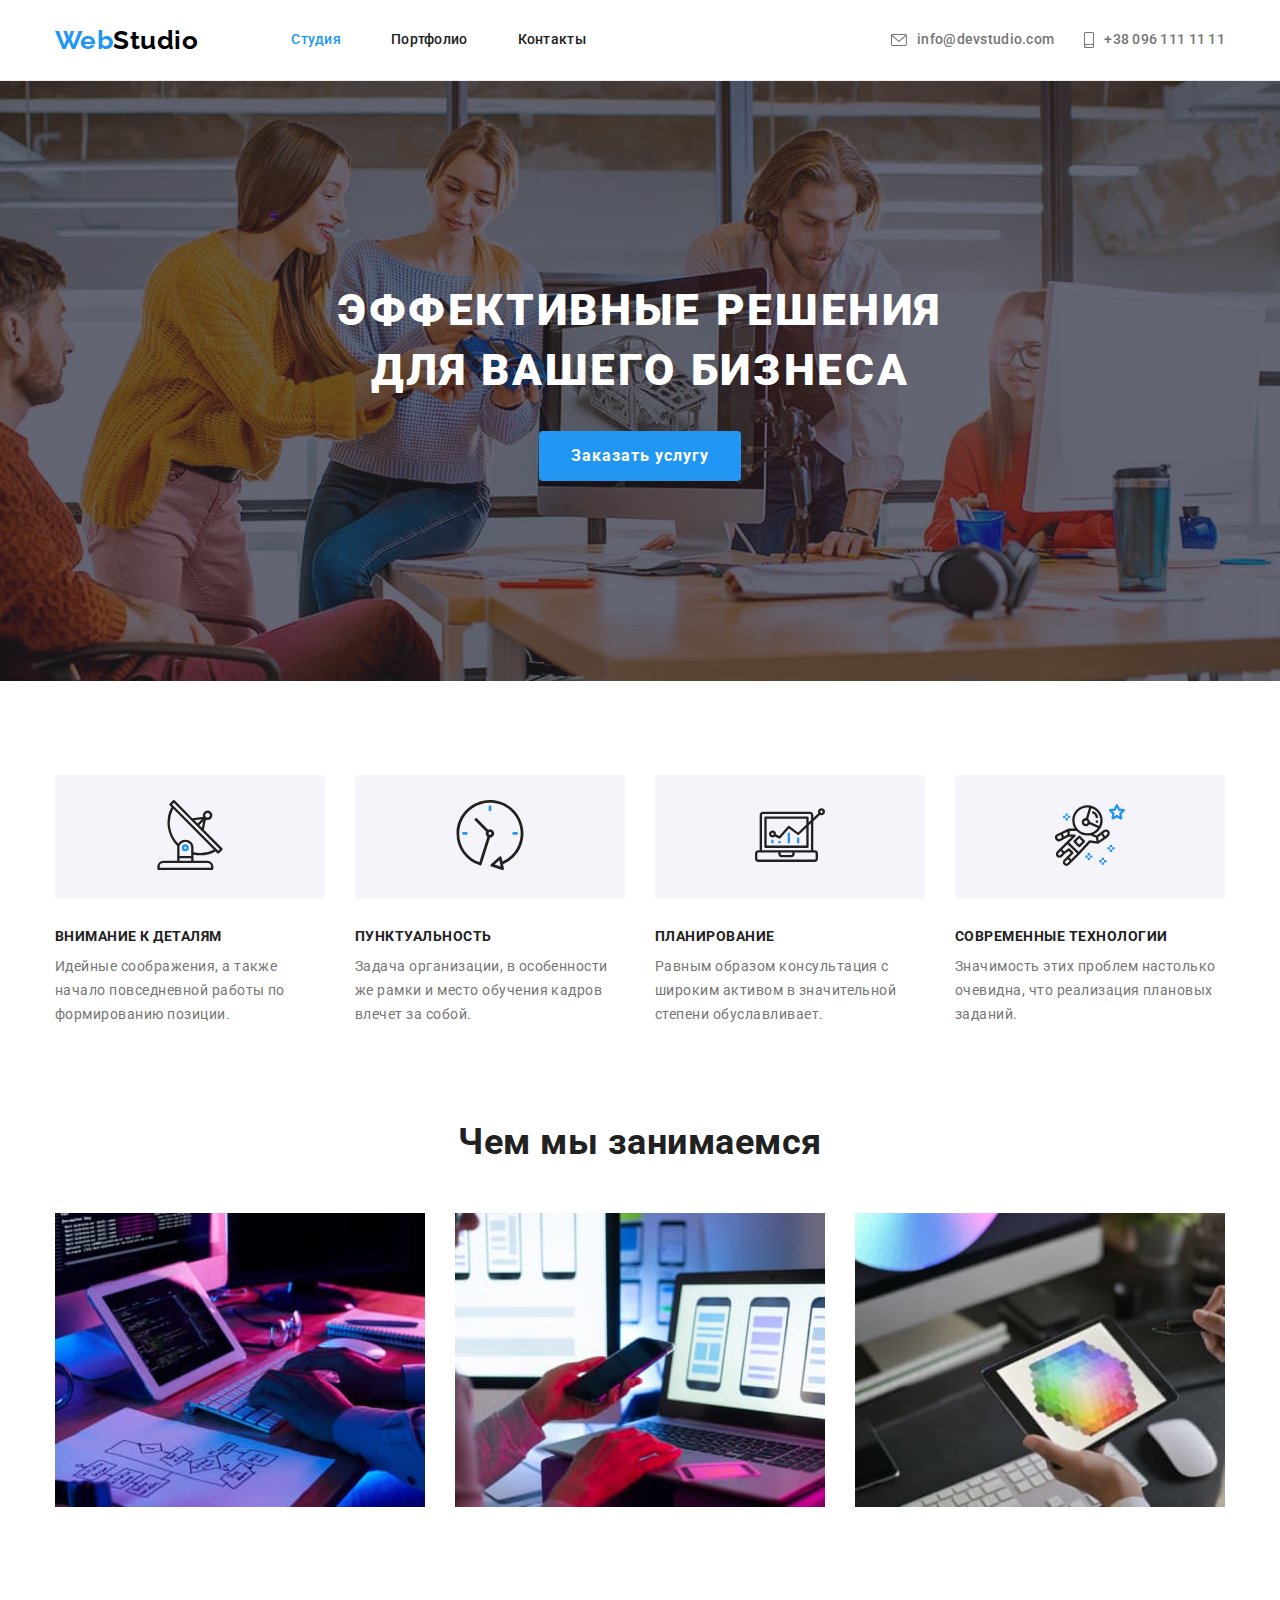
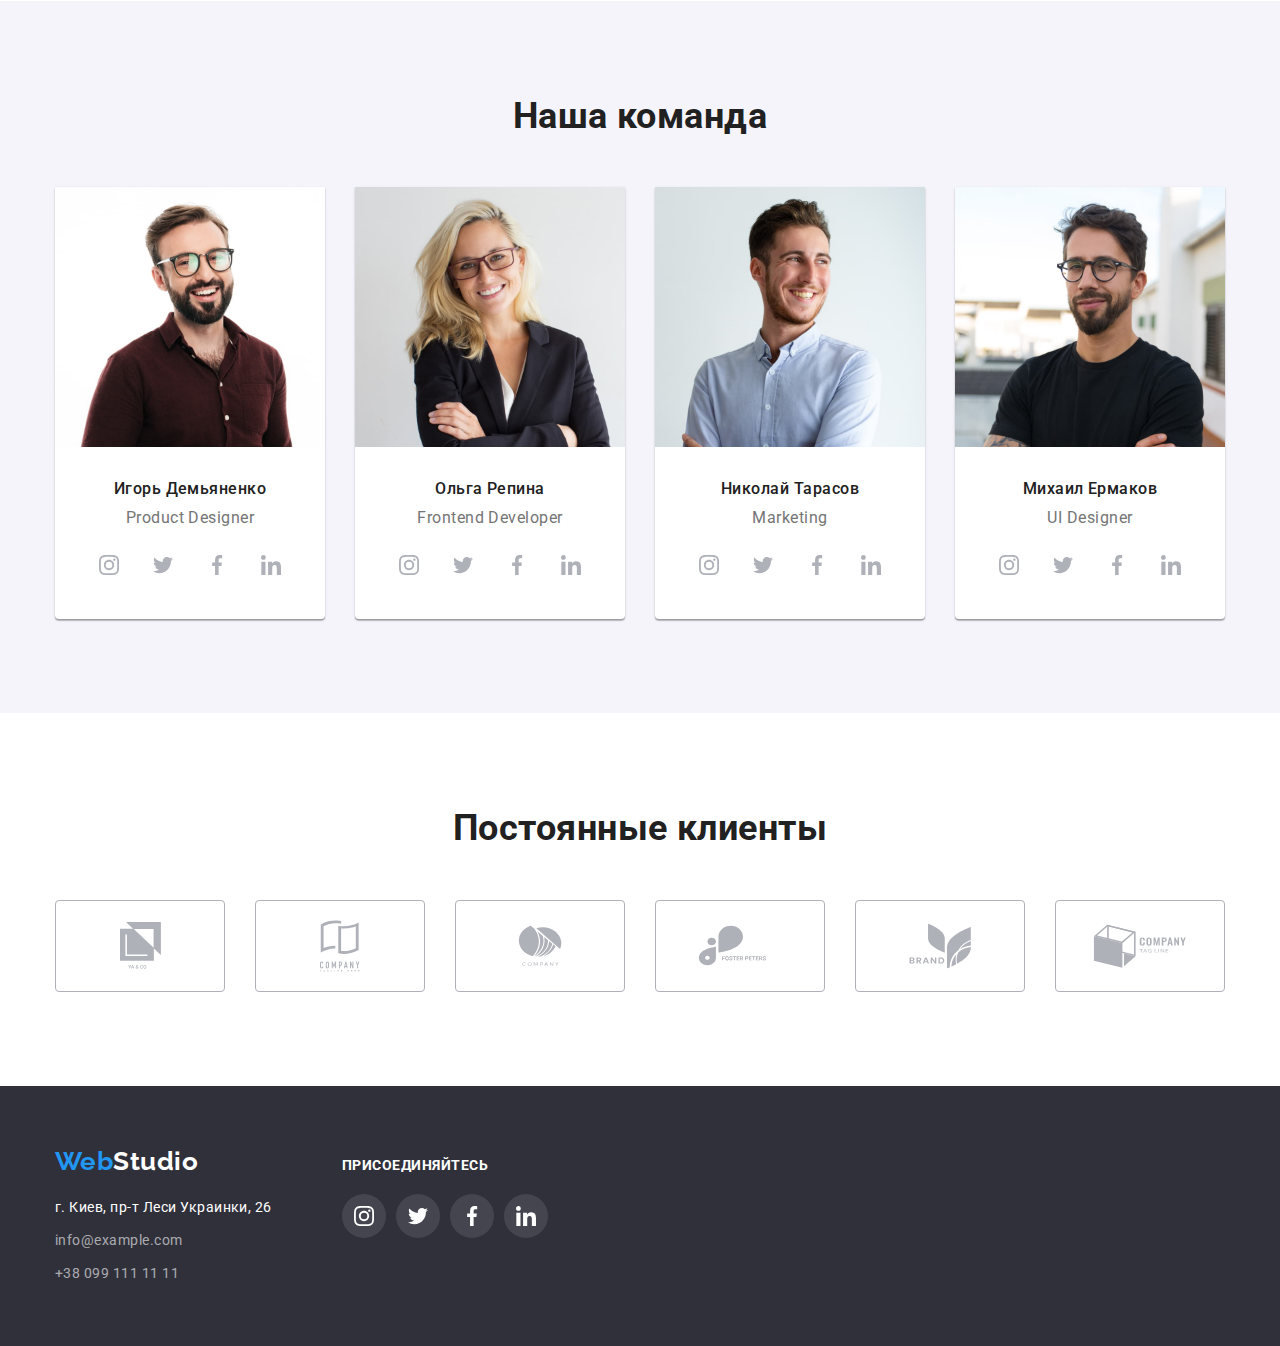
==== commit bd3ecdcd: "changed some problems" ====
--- a/index.html
+++ b/index.html
@@ -40,7 +40,7 @@
           <li class="item">
             <a class="contact-link link" href="mailto:info@devstudio.com"
               ><svg class="header-icon" width="16" height="12">
-                <use href="./images/symbol-defs.svg#icon-envelope"></use>
+                <use href="./images/icons.svg#icon-envelope"></use>
               </svg>
               info@devstudio.com</a
             >
@@ -48,7 +48,7 @@
           <li class="item">
             <a class="contact-link link" href="tel:+380961111111"
               ><svg class="header-icon" width="10" height="16">
-                <use href="./images/symbol-defs.svg#icon-smartphone"></use>
+                <use href="./images/icons.svg#icon-smartphone"></use>
               </svg>
               +38 096 111 11 11</a
             >
@@ -75,7 +75,7 @@
             <li class="item">
               <div class="feature-thumb">
                 <svg class="feature-icon" width="70" height="70">
-                  <use href="./images/symbol-defs.svg#icon-antenna"></use>
+                  <use href="./images/icons.svg#icon-antenna"></use>
                 </svg>
               </div>
               <h3 class="feature-title">Внимание к деталям</h3>
@@ -87,7 +87,7 @@
             <li class="item">
               <div class="feature-thumb">
                 <svg class="feature-icon" width="70" height="70">
-                  <use href="./images/symbol-defs.svg#icon-clock"></use>
+                  <use href="./images/icons.svg#icon-clock"></use>
                 </svg>
               </div>
               <h3 class="feature-title">Пунктуальность</h3>
@@ -99,7 +99,7 @@
             <li class="item">
               <div class="feature-thumb">
                 <svg class="feature-icon" width="70" height="70">
-                  <use href="./images/symbol-defs.svg#icon-diagram"></use>
+                  <use href="./images/icons.svg#icon-diagram"></use>
                 </svg>
               </div>
               <h3 class="feature-title">Планирование</h3>
@@ -111,7 +111,7 @@
             <li class="item">
               <div class="feature-thumb">
                 <svg class="feature-icon" width="70" height="70">
-                  <use href="./images/symbol-defs.svg#icon-astronaut"></use>
+                  <use href="./images/icons.svg#icon-astronaut"></use>
                 </svg>
               </div>
               <h3 class="feature-title">Современные технологии</h3>
@@ -178,34 +178,28 @@
                   <li class="list-item">
                     <a class="social-link link" href="">
                       <svg class="social-icon" width="20" height="20">
-                        <use
-                          href="./images/symbol-defs.svg#icon-instagram"
-                        ></use>
-                      </svg>
-                    </a>
-                  </li>
-                  <li class="list-item">
-                    <a class="social-link link" href="">
-                      <svg class="social-icon" width="20" height="20">
-                        <use href="./images/symbol-defs.svg#icon-twitter"></use>
-                      </svg>
-                    </a>
-                  </li>
-                  <li class="list-item">
-                    <a class="social-link link" href="">
-                      <svg class="social-icon" width="20" height="20">
-                        <use
-                          href="./images/symbol-defs.svg#icon-facebook"
-                        ></use>
-                      </svg>
-                    </a>
-                  </li>
-                  <li class="list-item">
-                    <a class="social-link link" href="">
-                      <svg class="social-icon" width="20" height="20">
-                        <use
-                          href="./images/symbol-defs.svg#icon-linkedin"
-                        ></use>
+                        <use href="./images/icons.svg#icon-instagram"></use>
+                      </svg>
+                    </a>
+                  </li>
+                  <li class="list-item">
+                    <a class="social-link link" href="">
+                      <svg class="social-icon" width="20" height="20">
+                        <use href="./images/icons.svg#icon-twitter"></use>
+                      </svg>
+                    </a>
+                  </li>
+                  <li class="list-item">
+                    <a class="social-link link" href="">
+                      <svg class="social-icon" width="20" height="20">
+                        <use href="./images/icons.svg#icon-facebook"></use>
+                      </svg>
+                    </a>
+                  </li>
+                  <li class="list-item">
+                    <a class="social-link link" href="">
+                      <svg class="social-icon" width="20" height="20">
+                        <use href="./images/icons.svg#icon-linkedin"></use>
                       </svg>
                     </a>
                   </li>
@@ -226,34 +220,28 @@
                   <li class="list-item">
                     <a class="social-link link" href="">
                       <svg class="social-icon" width="20" height="20">
-                        <use
-                          href="./images/symbol-defs.svg#icon-instagram"
-                        ></use>
-                      </svg>
-                    </a>
-                  </li>
-                  <li class="list-item">
-                    <a class="social-link link" href="">
-                      <svg class="social-icon" width="20" height="20">
-                        <use href="./images/symbol-defs.svg#icon-twitter"></use>
-                      </svg>
-                    </a>
-                  </li>
-                  <li class="list-item">
-                    <a class="social-link link" href="">
-                      <svg class="social-icon" width="20" height="20">
-                        <use
-                          href="./images/symbol-defs.svg#icon-facebook"
-                        ></use>
-                      </svg>
-                    </a>
-                  </li>
-                  <li class="list-item">
-                    <a class="social-link link" href="">
-                      <svg class="social-icon" width="20" height="20">
-                        <use
-                          href="./images/symbol-defs.svg#icon-linkedin"
-                        ></use>
+                        <use href="./images/icons.svg#icon-instagram"></use>
+                      </svg>
+                    </a>
+                  </li>
+                  <li class="list-item">
+                    <a class="social-link link" href="">
+                      <svg class="social-icon" width="20" height="20">
+                        <use href="./images/icons.svg#icon-twitter"></use>
+                      </svg>
+                    </a>
+                  </li>
+                  <li class="list-item">
+                    <a class="social-link link" href="">
+                      <svg class="social-icon" width="20" height="20">
+                        <use href="./images/icons.svg#icon-facebook"></use>
+                      </svg>
+                    </a>
+                  </li>
+                  <li class="list-item">
+                    <a class="social-link link" href="">
+                      <svg class="social-icon" width="20" height="20">
+                        <use href="./images/icons.svg#icon-linkedin"></use>
                       </svg>
                     </a>
                   </li>
@@ -274,34 +262,28 @@
                   <li class="list-item">
                     <a class="social-link link" href="">
                       <svg class="social-icon" width="20" height="20">
-                        <use
-                          href="./images/symbol-defs.svg#icon-instagram"
-                        ></use>
-                      </svg>
-                    </a>
-                  </li>
-                  <li class="list-item">
-                    <a class="social-link link" href="">
-                      <svg class="social-icon" width="20" height="20">
-                        <use href="./images/symbol-defs.svg#icon-twitter"></use>
-                      </svg>
-                    </a>
-                  </li>
-                  <li class="list-item">
-                    <a class="social-link link" href="">
-                      <svg class="social-icon" width="20" height="20">
-                        <use
-                          href="./images/symbol-defs.svg#icon-facebook"
-                        ></use>
-                      </svg>
-                    </a>
-                  </li>
-                  <li class="list-item">
-                    <a class="social-link link" href="">
-                      <svg class="social-icon" width="20" height="20">
-                        <use
-                          href="./images/symbol-defs.svg#icon-linkedin"
-                        ></use>
+                        <use href="./images/icons.svg#icon-instagram"></use>
+                      </svg>
+                    </a>
+                  </li>
+                  <li class="list-item">
+                    <a class="social-link link" href="">
+                      <svg class="social-icon" width="20" height="20">
+                        <use href="./images/icons.svg#icon-twitter"></use>
+                      </svg>
+                    </a>
+                  </li>
+                  <li class="list-item">
+                    <a class="social-link link" href="">
+                      <svg class="social-icon" width="20" height="20">
+                        <use href="./images/icons.svg#icon-facebook"></use>
+                      </svg>
+                    </a>
+                  </li>
+                  <li class="list-item">
+                    <a class="social-link link" href="">
+                      <svg class="social-icon" width="20" height="20">
+                        <use href="./images/icons.svg#icon-linkedin"></use>
                       </svg>
                     </a>
                   </li>
@@ -322,34 +304,28 @@
                   <li class="list-item">
                     <a class="social-link link" href="">
                       <svg class="social-icon" width="20" height="20">
-                        <use
-                          href="./images/symbol-defs.svg#icon-instagram"
-                        ></use>
-                      </svg>
-                    </a>
-                  </li>
-                  <li class="list-item">
-                    <a class="social-link link" href="">
-                      <svg class="social-icon" width="20" height="20">
-                        <use href="./images/symbol-defs.svg#icon-twitter"></use>
-                      </svg>
-                    </a>
-                  </li>
-                  <li class="list-item">
-                    <a class="social-link link" href="">
-                      <svg class="social-icon" width="20" height="20">
-                        <use
-                          href="./images/symbol-defs.svg#icon-facebook"
-                        ></use>
-                      </svg>
-                    </a>
-                  </li>
-                  <li class="list-item">
-                    <a class="social-link link" href="">
-                      <svg class="social-icon" width="20" height="20">
-                        <use
-                          href="./images/symbol-defs.svg#icon-linkedin"
-                        ></use>
+                        <use href="./images/icons.svg#icon-instagram"></use>
+                      </svg>
+                    </a>
+                  </li>
+                  <li class="list-item">
+                    <a class="social-link link" href="">
+                      <svg class="social-icon" width="20" height="20">
+                        <use href="./images/icons.svg#icon-twitter"></use>
+                      </svg>
+                    </a>
+                  </li>
+                  <li class="list-item">
+                    <a class="social-link link" href="">
+                      <svg class="social-icon" width="20" height="20">
+                        <use href="./images/icons.svg#icon-facebook"></use>
+                      </svg>
+                    </a>
+                  </li>
+                  <li class="list-item">
+                    <a class="social-link link" href="">
+                      <svg class="social-icon" width="20" height="20">
+                        <use href="./images/icons.svg#icon-linkedin"></use>
                       </svg>
                     </a>
                   </li>
@@ -369,42 +345,42 @@
             <li class="list-item">
               <a class="clients-link link" href="">
                 <svg class="clients-icon" width="41" height="47">
-                  <use href="./images/symbol-defs.svg#icon-client1"></use>
+                  <use href="./images/icons.svg#icon-client1"></use>
                 </svg>
               </a>
             </li>
             <li class="list-item">
               <a class="clients-link link" href=""
                 ><svg class="clients-icon" width="40" height="52">
-                  <use href="./images/symbol-defs.svg#icon-client2"></use>
+                  <use href="./images/icons.svg#icon-client2"></use>
                 </svg>
               </a>
             </li>
             <li class="list-item">
               <a class="clients-link link" href=""
                 ><svg class="clients-icon" width="44" height="41">
-                  <use href="./images/symbol-defs.svg#icon-client3"></use>
+                  <use href="./images/icons.svg#icon-client3"></use>
                 </svg>
               </a>
             </li>
             <li class="list-item">
               <a class="clients-link link" href=""
                 ><svg class="clients-icon" width="85" height="41">
-                  <use href="./images/symbol-defs.svg#icon-client4"></use>
+                  <use href="./images/icons.svg#icon-client4"></use>
                 </svg>
               </a>
             </li>
             <li class="list-item">
               <a class="clients-link link" href=""
                 ><svg class="clients-icon" width="63" height="46">
-                  <use href="./images/symbol-defs.svg#icon-client5"></use>
+                  <use href="./images/icons.svg#icon-client5"></use>
                 </svg>
               </a>
             </li>
             <li class="list-item">
               <a class="clients-link link" href=""
                 ><svg class="clients-icon" width="94" height="44">
-                  <use href="./images/symbol-defs.svg#icon-client6"></use>
+                  <use href="./images/icons.svg#icon-client6"></use>
                 </svg>
               </a>
             </li>
@@ -448,28 +424,28 @@
             <li class="list-item">
               <a class="social-link link" href="">
                 <svg class="footer-icon" width="20" height="20">
-                  <use href="./images/symbol-defs.svg#icon-instagram"></use>
+                  <use href="./images/icons.svg#icon-instagram"></use>
                 </svg>
               </a>
             </li>
             <li class="list-item">
               <a class="social-link link" href="">
                 <svg class="footer-icon" width="20" height="20">
-                  <use href="./images/symbol-defs.svg#icon-twitter"></use>
+                  <use href="./images/icons.svg#icon-twitter"></use>
                 </svg>
               </a>
             </li>
             <li class="list-item">
               <a class="social-link link" href="">
                 <svg class="footer-icon" width="20" height="20">
-                  <use href="./images/symbol-defs.svg#icon-facebook"></use>
+                  <use href="./images/icons.svg#icon-facebook"></use>
                 </svg>
               </a>
             </li>
             <li class="list-item">
               <a class="social-link link" href="">
                 <svg class="footer-icon" width="20" height="20">
-                  <use href="./images/symbol-defs.svg#icon-linkedin"></use>
+                  <use href="./images/icons.svg#icon-linkedin"></use>
                 </svg>
               </a>
             </li>
--- a/css/styles.css
+++ b/css/styles.css
@@ -196,12 +196,9 @@
   margin-right: 70px;
 }
 
-.social-box {
-  padding-top: 12px;
-}
-
 .footer-container {
   display: flex;
+  align-items: baseline;
 }
 
 .social-text {
@@ -463,7 +460,7 @@
 }
 
 .clients-list .clients-link {
-  display: inline-flex;
+  display: flex;
   width: 170px;
   height: 92px;
   color: var(--primary-icon-color);
